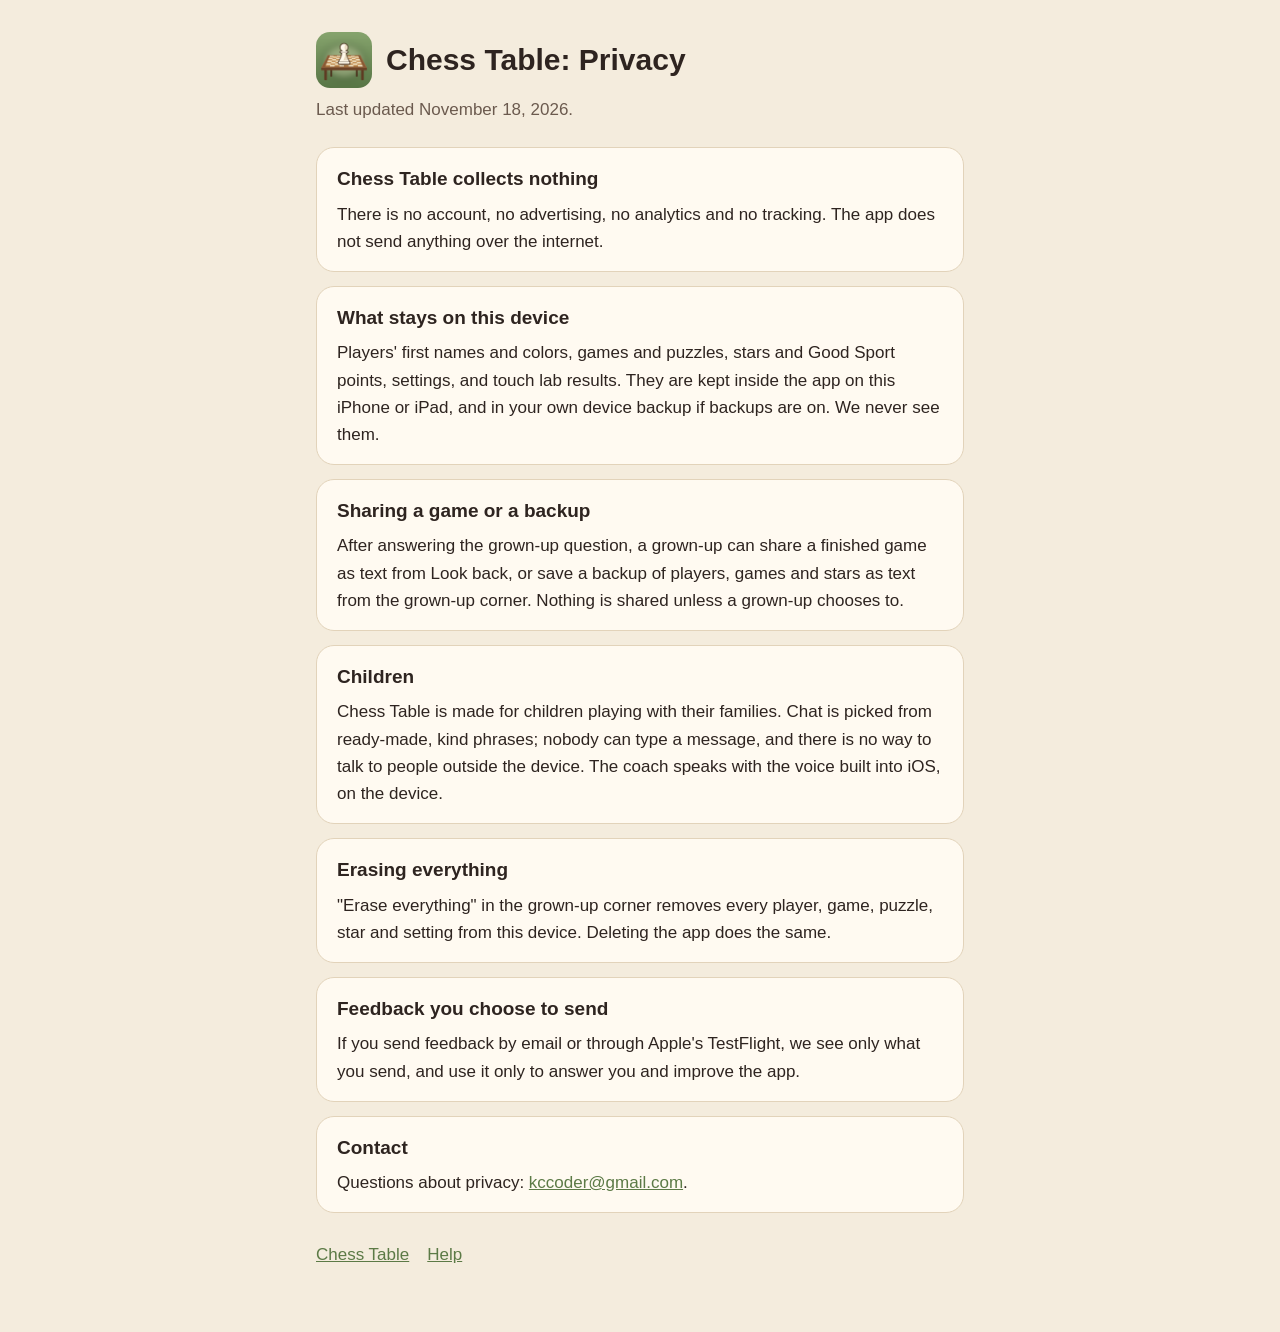
==== privacy.html @ 082e7346 "Privacy policy and help pages for Chess Table" ====
<!doctype html>
<html lang="en">
<head>
<meta charset="utf-8">
<meta name="viewport" content="width=device-width, initial-scale=1">
<title>Chess Table: Privacy</title>
<meta name="description" content="Chess Table collects nothing. Everything stays on your device.">
<link rel="stylesheet" href="style.css">
</head>
<body>
<main>
<header>
<img src="icon.png" alt="">
<h1>Chess Table: Privacy</h1>
</header>
<p class="lead">Last updated November 18, 2026.</p>

<section>
<h2>Chess Table collects nothing</h2>
<p>There is no account, no advertising, no analytics and no tracking. The app does not send anything over the internet.</p>
</section>

<section>
<h2>What stays on this device</h2>
<p>Players' first names and colors, games and puzzles, stars and Good Sport points, settings, and touch lab results. They are kept inside the app on this iPhone or iPad, and in your own device backup if backups are on. We never see them.</p>
</section>

<section>
<h2>Sharing a game or a backup</h2>
<p>After answering the grown-up question, a grown-up can share a finished game as text from Look back, or save a backup of players, games and stars as text from the grown-up corner. Nothing is shared unless a grown-up chooses to.</p>
</section>

<section>
<h2>Children</h2>
<p>Chess Table is made for children playing with their families. Chat is picked from ready-made, kind phrases; nobody can type a message, and there is no way to talk to people outside the device. The coach speaks with the voice built into iOS, on the device.</p>
</section>

<section>
<h2>Erasing everything</h2>
<p>"Erase everything" in the grown-up corner removes every player, game, puzzle, star and setting from this device. Deleting the app does the same.</p>
</section>

<section>
<h2>Feedback you choose to send</h2>
<p>If you send feedback by email or through Apple's TestFlight, we see only what you send, and use it only to answer you and improve the app.</p>
</section>

<section>
<h2>Contact</h2>
<p>Questions about privacy: <a href="mailto:kccoder@gmail.com">kccoder@gmail.com</a>.</p>
</section>

<nav><a href="index.html">Chess Table</a><a href="support.html">Help</a></nav>
</main>
</body>
</html>
---- style.css ----
:root {
  --paper: #f4ecdd;
  --card: #fffaf1;
  --ink: #2e2420;
  --ink-soft: #6b5a4e;
  --line: #e2d3ba;
  --moss: #5c7a46;
}
@media (prefers-color-scheme: dark) {
  :root {
    --paper: #1d1916;
    --card: #28221e;
    --ink: #f3ebe0;
    --ink-soft: #c9b9a8;
    --line: #3c332c;
    --moss: #9fbf86;
  }
}
* { box-sizing: border-box; }
body {
  margin: 0;
  background: var(--paper);
  color: var(--ink);
  font: 17px/1.6 -apple-system, BlinkMacSystemFont, "Segoe UI", Roboto, sans-serif;
}
main { max-width: 680px; margin: 0 auto; padding: 32px 16px 64px; }
header { display: flex; align-items: center; gap: 14px; margin-bottom: 8px; }
header img { width: 56px; height: 56px; border-radius: 14px; }
h1 { font-size: 30px; line-height: 1.2; margin: 0; font-family: ui-rounded, -apple-system, sans-serif; }
.lead { color: var(--ink-soft); margin: 4px 0 24px; }
section { background: var(--card); border: 1px solid var(--line); border-radius: 18px; padding: 16px 20px; margin: 14px 0; }
h2 { font-size: 19px; margin: 0 0 6px; font-family: ui-rounded, -apple-system, sans-serif; }
p { margin: 0; }
a { color: var(--moss); }
nav { margin-top: 28px; display: flex; gap: 18px; flex-wrap: wrap; }
.small { color: var(--ink-soft); font-size: 15px; margin-top: 20px; }
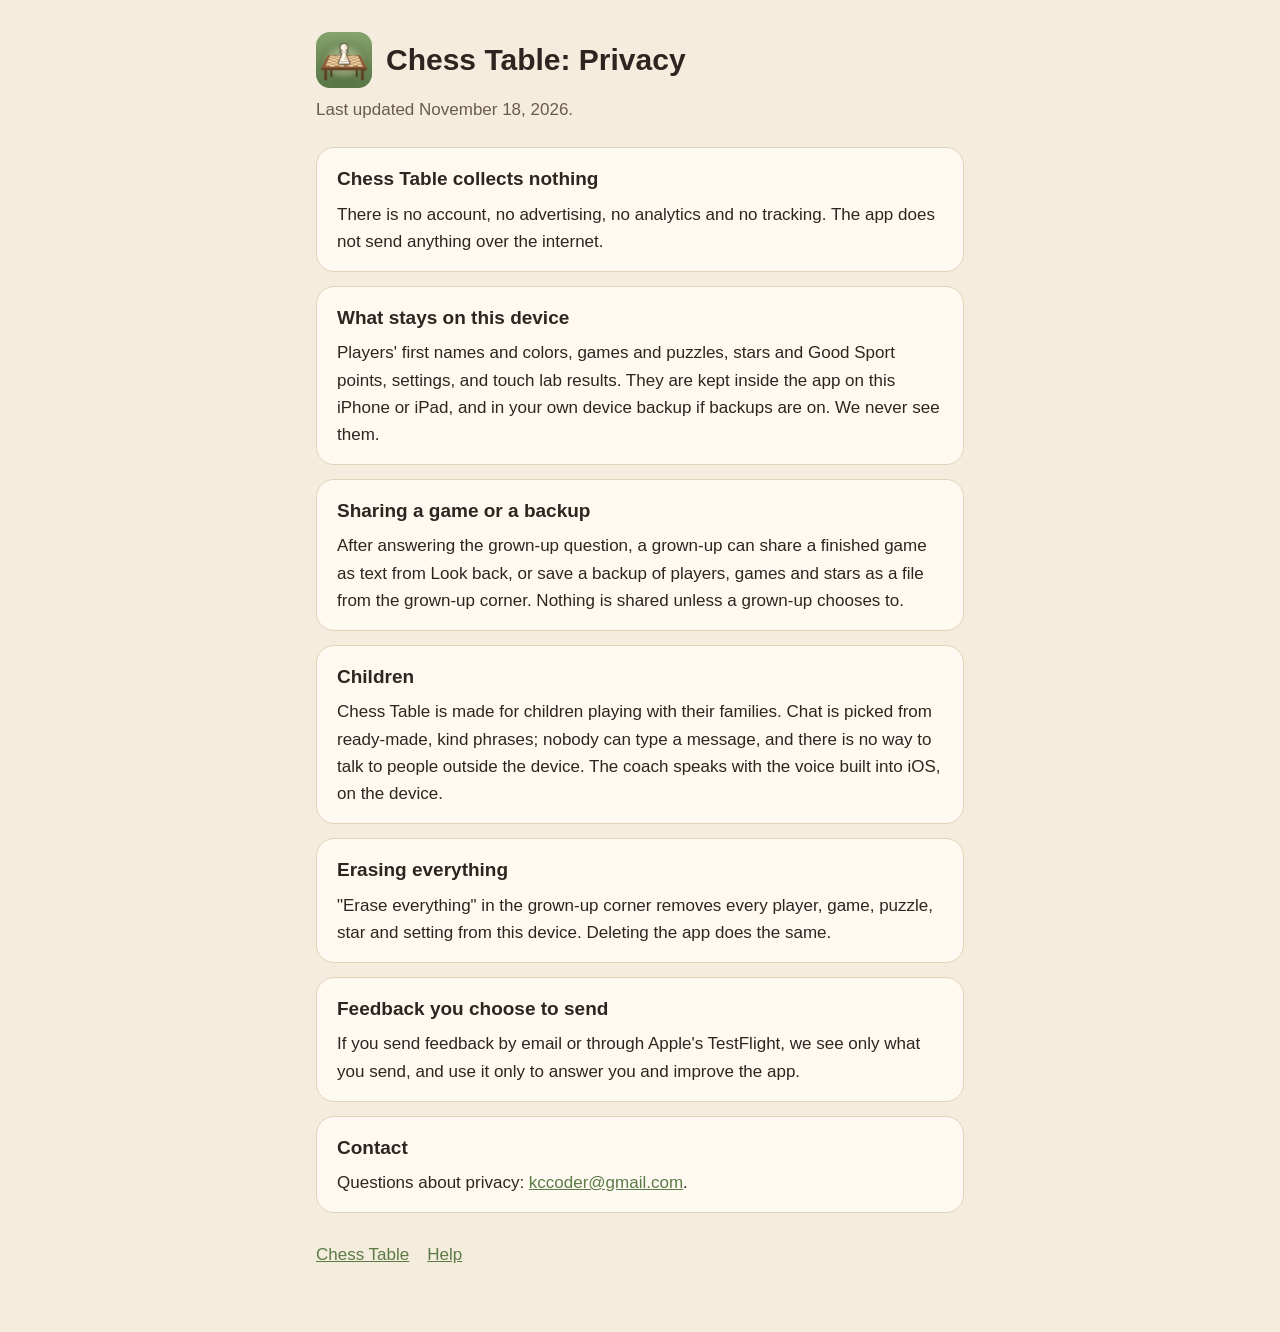
==== commit df6bdd45: "Backups are saved as a file now, and restored by choosing the file" ====
--- a/privacy.html
+++ b/privacy.html
@@ -27,7 +27,7 @@
 
 <section>
 <h2>Sharing a game or a backup</h2>
-<p>After answering the grown-up question, a grown-up can share a finished game as text from Look back, or save a backup of players, games and stars as text from the grown-up corner. Nothing is shared unless a grown-up chooses to.</p>
+<p>After answering the grown-up question, a grown-up can share a finished game as text from Look back, or save a backup of players, games and stars as a file from the grown-up corner. Nothing is shared unless a grown-up chooses to.</p>
 </section>
 
 <section>
